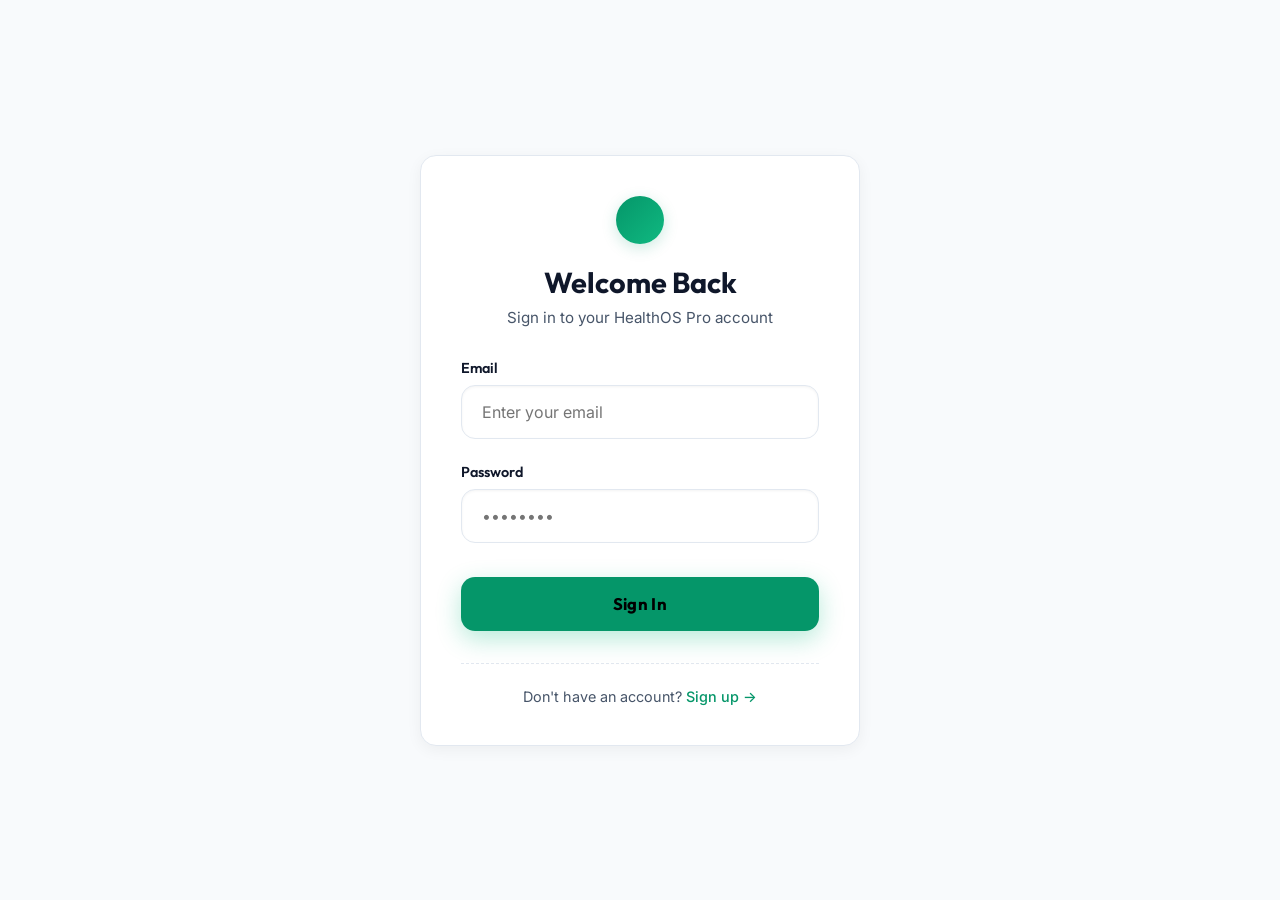
==== frontend/login.html @ f5442e74 "Initial commit" ====
<!DOCTYPE html>
<html lang="en">
<head>
    <meta charset="UTF-8">
    <meta name="viewport" content="width=device-width, initial-scale=1.0">
    <title>HealthOS Pro — Login</title>
    <link rel="stylesheet" href="styles.css">
    <link href="https://fonts.googleapis.com/css2?family=Outfit:wght@300;400;500;600;700&family=Inter:wght@400;500;600&display=swap" rel="stylesheet">
</head>
<body class="login-page">
    <div class="login-wrapper">
        <div class="login-card glass-panel">
            <div class="login-header">
                <div class="logo-dot"></div>
                <h2>Welcome Back</h2>
                <p>Sign in to your HealthOS Pro account</p>
            </div>
            
            <form id="loginForm" class="login-form">
                <div class="form-group">
                    <label for="email">Email</label>
                    <input type="email" id="email" placeholder="Enter your email" required>
                </div>
                
                <div class="form-group">
                    <label for="password">Password</label>
                    <input type="password" id="password" placeholder="••••••••" required>
                </div>
                
                <div id="loginError" class="error-text"></div>
                
                <button type="submit" class="btn btn-primary btn-full">
                    <span>Sign In</span>
                    <div class="loader" id="loginLoader" style="display:none;"></div>
                </button>
            </form>
            
            <div class="login-footer">
                <p>Don't have an account? <a href="signup.html">Sign up →</a></p>
            </div>
        </div>
    </div>
    
    <!-- Background decorative elements -->
    <div class="bg-shape shape-1"></div>
    <div class="bg-shape shape-2"></div>
    <div class="bg-shape shape-3"></div>

    <script src="login.js"></script>
</body>
</html>
---- frontend/styles.css ----
:root {
    --bg: #f8fafc;
    --surface: #ffffff;
    --surface2: #f1f5f9;
    --border: #e2e8f0;
    --accent: #059669;
    --accent2: #2563eb;
    --accent3: #dc2626;
    --amber: #d97706;
    --purple: #7c3aed;
    --text: #0f172a;
    --text-muted: #475569;
    --text-dim: #64748b;
    --radius: 16px;
    --glow: 0 0 15px rgba(5, 150, 105, 0.1);
    --glass-shadow: 0 4px 15px 0 rgba(0, 0, 0, 0.05);
    --glass-border: 1px solid #e2e8f0;
}

* {
    box-sizing: border-box;
    margin: 0;
    padding: 0;
}

body {
    background: var(--bg);
    color: var(--text);
    font-family: 'Inter', sans-serif;
    min-height: 100vh;
    overflow-x: hidden;
    position: relative;
    -webkit-font-smoothing: antialiased;
}

/* Background element removed for light mode */

h1, h2, h3, h4, .step-title {
    font-family: 'Outfit', sans-serif;
}

.app {
    position: relative;
    z-index: 1;
    max-width: 960px;
    margin: 0 auto;
    padding: 60px 20px 80px;
}

/* Glass panel utility */
.glass-panel {
    background: var(--surface);
    backdrop-filter: blur(16px);
    -webkit-backdrop-filter: blur(16px);
    border: var(--glass-border);
    border-radius: var(--radius);
    box-shadow: var(--glass-shadow);
}

.header {
    text-align: center;
    margin-bottom: 60px;
    animation: fadeDown 0.8s ease both;
}

.logo {
    display: inline-flex;
    align-items: center;
    gap: 12px;
    margin-bottom: 24px;
    font-family: 'Outfit', sans-serif;
    font-weight: 700;
    font-size: 16px;
    letter-spacing: 0.2em;
    text-transform: uppercase;
    color: var(--accent);
}

.logo-dot {
    width: 10px;
    height: 10px;
    background: var(--accent);
    border-radius: 50%;
    box-shadow: 0 0 15px var(--accent);
    animation: blink 2s ease-in-out infinite;
}

@keyframes blink {
    0%, 100% { opacity: 1; box-shadow: 0 0 15px var(--accent); }
    50% { opacity: 0.4; box-shadow: 0 0 5px var(--accent); }
}

h1 {
    font-size: clamp(2.5rem, 6vw, 4rem);
    font-weight: 700;
    line-height: 1.1;
    letter-spacing: -0.03em;
    margin-bottom: 16px;
    color: var(--text);
}

h1 span {
    background: linear-gradient(135deg, var(--accent) 0%, #10b981 100%);
    background-clip: text;
    -webkit-background-clip: text;
    -webkit-text-fill-color: transparent;
}

.subtitle {
    font-size: 1.05rem;
    color: var(--text-muted);
    font-weight: 400;
    max-width: 500px;
    margin: 0 auto;
    line-height: 1.6;
}

.model-strip {
    display: flex;
    align-items: center;
    justify-content: center;
    gap: 10px;
    flex-wrap: wrap;
    margin-top: 24px;
}

.mbadge {
    display: inline-flex;
    align-items: center;
    gap: 6px;
    border-radius: 99px;
    padding: 6px 14px;
    font-size: 12px;
    font-family: 'Outfit', sans-serif;
    font-weight: 600;
    letter-spacing: 0.05em;
    backdrop-filter: blur(8px);
}

.mbadge.purple {
    background: rgba(139, 92, 246, 0.1);
    border: 1px solid rgba(139, 92, 246, 0.3);
    color: #c4b5fd;
    box-shadow: 0 0 10px rgba(139, 92, 246, 0.1);
}

.mbadge.green {
    background: rgba(16, 185, 129, 0.1);
    border: 1px solid rgba(16, 185, 129, 0.3);
    color: #6ee7b7;
    box-shadow: 0 0 10px rgba(16, 185, 129, 0.1);
}

.mbadge.blue {
    background: rgba(59, 130, 246, 0.1);
    border: 1px solid rgba(59, 130, 246, 0.3);
    color: #93c5fd;
}

.mbadge.amber {
    background: rgba(245, 158, 11, 0.1);
    border: 1px solid rgba(245, 158, 11, 0.3);
    color: #fcd34d;
}

/* Progress bar */
.progress-wrap {
    display: flex;
    align-items: center;
    gap: 16px;
    margin-bottom: 48px;
    animation: fadeUp 0.6s ease 0.2s both;
}

.progress-bar {
    flex: 1;
    height: 6px;
    background: rgba(255, 255, 255, 0.05);
    border-radius: 99px;
    overflow: hidden;
    box-shadow: inset 0 1px 3px rgba(0,0,0,0.5);
}

.progress-fill {
    height: 100%;
    background: linear-gradient(90deg, var(--accent), #34d399);
    border-radius: 99px;
    transition: width 0.6s cubic-bezier(0.16, 1, 0.3, 1);
    width: 0%;
    box-shadow: 0 0 10px var(--accent);
}

.progress-label {
    font-family: 'Outfit', sans-serif;
    font-size: 13px;
    font-weight: 600;
    color: var(--text-muted);
    letter-spacing: 0.05em;
    white-space: nowrap;
}

.step {
    display: none;
    animation: slideIn 0.5s cubic-bezier(0.16, 1, 0.3, 1) both;
}

.step.active {
    display: block;
}

@keyframes slideIn {
    from { opacity: 0; transform: translateX(40px) scale(0.98); }
    to { opacity: 1; transform: translateX(0) scale(1); }
}

.step-tag {
    display: inline-flex;
    align-items: center;
    gap: 8px;
    background: rgba(16, 185, 129, 0.1);
    border: 1px solid rgba(16, 185, 129, 0.3);
    border-radius: 99px;
    padding: 6px 16px;
    font-size: 12px;
    font-family: 'Outfit', sans-serif;
    font-weight: 600;
    letter-spacing: 0.1em;
    text-transform: uppercase;
    color: #6ee7b7;
    margin-bottom: 24px;
}

.step-title {
    font-size: 2rem;
    font-weight: 600;
    margin-bottom: 12px;
    line-height: 1.2;
    color: var(--text);
}

.step-desc {
    font-size: 1rem;
    color: var(--text-muted);
    margin-bottom: 32px;
    line-height: 1.6;
}

.grid-2, .grid-3 {
    display: grid;
    gap: 16px;
}

.grid-2 { grid-template-columns: repeat(2, 1fr); }
.grid-3 { grid-template-columns: repeat(3, 1fr); }

@media (max-width: 640px) {
    .grid-2 { grid-template-columns: 1fr; }
    .grid-3 { grid-template-columns: repeat(2, 1fr); }
}

@media (max-width: 480px) {
    .grid-3 { grid-template-columns: 1fr; }
}

.field-group {
    display: flex;
    flex-direction: column;
    gap: 10px;
    margin-bottom: 24px;
}

.field-label {
    font-size: 13px;
    font-family: 'Outfit', sans-serif;
    font-weight: 600;
    letter-spacing: 0.05em;
    text-transform: uppercase;
    color: var(--text-muted);
}

.field-row {
    display: grid;
    grid-template-columns: repeat(3, 1fr);
    gap: 16px;
}

@media (max-width: 640px) {
    .field-row { grid-template-columns: 1fr; }
}

.input-wrap { position: relative; }

.input-wrap .unit {
    position: absolute;
    right: 16px;
    top: 50%;
    transform: translateY(-50%);
    font-size: 14px;
    color: var(--text-muted);
    font-weight: 500;
    pointer-events: none;
}

input[type="number"],
input[type="text"],
input[type="email"],
input[type="password"],
select {
    width: 100%;
    background: #ffffff;
    border: 1px solid var(--border);
    border-radius: 14px;
    padding: 16px 20px;
    color: var(--text);
    font-family: 'Inter', sans-serif;
    font-size: 1rem;
    outline: none;
    transition: all 0.3s cubic-bezier(0.16, 1, 0.3, 1);
    box-shadow: inset 0 1px 3px rgba(0,0,0,0.05);
}

input:focus, select:focus {
    border-color: var(--accent);
    background: #f8fafc;
    box-shadow: 0 0 0 4px rgba(5, 150, 105, 0.1), inset 0 1px 3px rgba(0,0,0,0.05);
    transform: translateY(-1px);
}

.choice-card {
    background: var(--surface);
    border: 1px solid var(--border);
    border-radius: var(--radius);
    padding: 20px;
    cursor: pointer;
    transition: all 0.3s cubic-bezier(0.16, 1, 0.3, 1);
    position: relative;
    overflow: hidden;
    box-shadow: 0 2px 8px rgba(0,0,0,0.03);
}

.choice-card:hover {
    border-color: #cbd5e1;
    transform: translateY(-3px);
    box-shadow: 0 10px 20px rgba(0,0,0,0.06);
}

.choice-card.selected {
    border-color: var(--accent);
    background: rgba(16, 185, 129, 0.08);
    box-shadow: 0 0 0 1px var(--accent), var(--glow), 0 10px 20px rgba(0,0,0,0.2);
    transform: translateY(-3px);
}

.check-badge {
    position: absolute;
    top: 14px;
    right: 14px;
    width: 24px;
    height: 24px;
    background: var(--accent);
    border-radius: 50%;
    display: flex;
    align-items: center;
    justify-content: center;
    opacity: 0;
    transition: opacity 0.3s, transform 0.3s;
    color: #000;
    font-size: 14px;
    font-weight: 700;
    transform: scale(0.5);
}

.choice-card.selected .check-badge {
    opacity: 1;
    transform: scale(1);
}

.choice-name {
    font-family: 'Outfit', sans-serif;
    font-weight: 600;
    font-size: 1.05rem;
    color: var(--text);
    margin-bottom: 6px;
}

.choice-desc {
    font-size: 0.85rem;
    color: var(--text-muted);
    line-height: 1.5;
}

.tag-grid {
    display: flex;
    flex-wrap: wrap;
    gap: 12px;
}

.tag-chip {
    padding: 10px 18px;
    background: var(--surface);
    border: 1px solid var(--border);
    border-radius: 99px;
    font-size: 0.9rem;
    font-weight: 500;
    cursor: pointer;
    transition: all 0.3s;
    box-shadow: 0 1px 3px rgba(0,0,0,0.05);
}

.tag-chip:hover {
    border-color: rgba(16, 185, 129, 0.4);
    background: rgba(16, 185, 129, 0.05);
    transform: translateY(-2px);
}

.tag-chip.selected {
    background: rgba(16, 185, 129, 0.15);
    border-color: var(--accent);
    color: #6ee7b7;
    box-shadow: 0 4px 12px rgba(16, 185, 129, 0.2);
}

.tag-chip.danger.selected {
    background: rgba(239, 68, 68, 0.15);
    border-color: var(--accent3);
    color: #fca5a5;
    box-shadow: 0 4px 12px rgba(239, 68, 68, 0.2);
}

.btn {
    font-family: 'Outfit', sans-serif;
    font-weight: 600;
    font-size: 1rem;
    letter-spacing: 0.02em;
    border: none;
    border-radius: 14px;
    padding: 16px 32px;
    cursor: pointer;
    transition: all 0.3s cubic-bezier(0.16, 1, 0.3, 1);
    display: inline-flex;
    align-items: center;
    justify-content: center;
    gap: 10px;
    text-decoration: none;
}

.btn-ghost {
    background: transparent;
    color: var(--text-muted);
    border: 1px solid var(--border);
}

.btn-ghost:hover {
    border-color: rgba(255, 255, 255, 0.3);
    color: #fff;
    background: rgba(255, 255, 255, 0.05);
}

.btn-primary {
    background: linear-gradient(135deg, var(--accent) 0%, #059669 100%);
    color: #000;
    box-shadow: 0 8px 25px rgba(16, 185, 129, 0.3);
    font-weight: 700;
}

.btn-primary:hover {
    transform: translateY(-2px);
    box-shadow: 0 12px 30px rgba(16, 185, 129, 0.4);
    background: linear-gradient(135deg, #34d399 0%, var(--accent) 100%);
}

.btn-primary:active {
    transform: translateY(1px);
}

.btn-full {
    width: 100%;
}

.btn-secondary {
    background: var(--surface);
    color: var(--text);
    border: 1px solid var(--border);
    padding: 8px 16px;
    font-size: 0.85rem;
    border-radius: 10px;
    cursor: pointer;
    box-shadow: 0 1px 3px rgba(0,0,0,0.05);
}

.btn-secondary:hover {
    background: rgba(255, 255, 255, 0.15);
}

.nav-row {
    display: flex;
    align-items: center;
    justify-content: space-between;
    margin-top: 48px;
    gap: 16px;
    padding-top: 24px;
    border-top: 1px solid var(--border);
}

.result-card {
    background: var(--surface);
    border: var(--glass-border);
    border-radius: 20px;
    padding: 28px;
    margin-bottom: 20px;
    animation: fadeUp 0.6s ease both;
    backdrop-filter: blur(16px);
    box-shadow: var(--glass-shadow);
}

.result-label {
    font-size: 12px;
    font-family: 'Outfit', sans-serif;
    font-weight: 700;
    letter-spacing: 0.1em;
    text-transform: uppercase;
    color: var(--text-muted);
    margin-bottom: 20px;
    display: flex;
    align-items: center;
    gap: 12px;
}

.result-label::after {
    content: '';
    flex: 1;
    height: 1px;
    background: linear-gradient(90deg, var(--border), transparent);
}

.result-row {
    display: flex;
    justify-content: space-between;
    padding: 12px 0;
    border-bottom: 1px dashed rgba(255, 255, 255, 0.1);
    font-size: 1rem;
}

.result-row:last-child {
    border-bottom: none;
}

.nutrient-grid {
    display: grid;
    grid-template-columns: repeat(auto-fit, minmax(200px, 1fr));
    gap: 16px;
}

.nutrient-item {
    background: var(--surface2);
    border: 1px solid var(--border);
    border-radius: 16px;
    padding: 16px;
    transition: transform 0.3s;
}

.nutrient-item:hover {
    transform: translateY(-2px);
    background: var(--surface);
    box-shadow: 0 4px 12px rgba(0,0,0,0.05);
}

.nutrient-bar-bg {
    height: 6px;
    background: rgba(255, 255, 255, 0.1);
    border-radius: 99px;
    overflow: hidden;
    margin-top: 10px;
}

.nutrient-bar {
    height: 100%;
    border-radius: 99px;
    transition: width 1s cubic-bezier(0.16, 1, 0.3, 1);
    width: 0;
    background: linear-gradient(90deg, var(--accent2), #60a5fa);
    box-shadow: 0 0 10px rgba(59, 130, 246, 0.5);
}

.condition-banner {
    border-radius: 16px;
    padding: 20px 24px;
    margin-bottom: 20px;
    background: linear-gradient(135deg, rgba(16, 185, 129, 0.1) 0%, rgba(16, 185, 129, 0.02) 100%);
    border: 1px solid rgba(16, 185, 129, 0.2);
    backdrop-filter: blur(10px);
    box-shadow: 0 8px 20px rgba(0,0,0,0.15);
}

.tab-bar {
    display: flex;
    gap: 8px;
    background: rgba(0, 0, 0, 0.3);
    border-radius: 14px;
    padding: 6px;
    margin-bottom: 24px;
    border: 1px solid var(--border);
}

.tab-btn {
    flex: 1;
    padding: 12px;
    background: transparent;
    color: var(--text-muted);
    font-family: 'Outfit', sans-serif;
    font-weight: 600;
    border-radius: 10px;
    cursor: pointer;
    transition: all 0.3s;
    border: none;
}

.tab-btn:hover:not(.active) {
    background: rgba(255, 255, 255, 0.05);
    color: #fff;
}

.tab-btn.active {
    background: rgba(255, 255, 255, 0.1);
    color: #fff;
    box-shadow: 0 4px 12px rgba(0,0,0,0.1);
    border: 1px solid rgba(255, 255, 255, 0.05);
}

.tab-panel { display: none; }
.tab-panel.active { display: block; animation: fadeUp 0.4s ease; }

.day-card {
    background: rgba(0, 0, 0, 0.2);
    border: 1px solid rgba(255, 255, 255, 0.05);
    border-radius: 16px;
    padding: 20px;
    margin-bottom: 16px;
}

.meal-row {
    display: flex;
    gap: 16px;
    padding: 12px 0;
    border-bottom: 1px solid rgba(255, 255, 255, 0.05);
}

.meal-row:last-child {
    border-bottom: none;
}

.meal-time {
    font-size: 0.85rem;
    color: var(--text-muted);
    min-width: 80px;
    font-weight: 500;
}

.engine-strip {
    background: var(--surface2);
    border: 1px solid var(--border);
    border-radius: 12px;
    padding: 12px 16px;
    margin-bottom: 20px;
    font-size: 0.85rem;
    color: var(--text-muted);
}

.ai-section {
    background: var(--surface2);
    border: 1px solid var(--border);
    border-radius: 20px;
    padding: 32px;
    animation: fadeUp 0.6s ease 0.4s both;
    box-shadow: 0 4px 15px rgba(0,0,0,0.05);
}

.ai-text {
    font-size: 1rem;
    line-height: 1.8;
    color: var(--text-muted);
}

.ai-text strong {
    color: var(--text);
    font-weight: 600;
}

.api-settings {
    background: var(--surface);
    border: var(--glass-border);
    backdrop-filter: blur(12px);
    border-radius: 16px;
    padding: 16px 24px;
    margin-bottom: 32px;
    display: flex;
    gap: 16px;
    align-items: center;
    flex-wrap: wrap;
    box-shadow: 0 8px 24px rgba(0,0,0,0.15);
}

.api-label {
    font-size: 0.85rem;
    font-family: 'Outfit', sans-serif;
    color: var(--text-dim);
    font-weight: 500;
}

.api-select, .api-input {
    background: rgba(0, 0, 0, 0.4);
    border: 1px solid rgba(255, 255, 255, 0.1);
    border-radius: 10px;
    padding: 10px 16px;
    color: #fff;
    font-size: 0.9rem;
}

.api-input {
    flex: 2;
    min-width: 250px;
}

.api-badge, .ai-badge-small {
    font-size: 0.8rem;
    color: #6ee7b7;
    background: rgba(16, 185, 129, 0.15);
    padding: 6px 12px;
    border-radius: 99px;
    font-weight: 600;
    border: 1px solid rgba(16, 185, 129, 0.3);
}

.ai-badge-small {
    font-size: 11px;
    margin-left: 12px;
}

.loading-spinner {
    display: flex;
    align-items: center;
    gap: 16px;
    color: var(--text-muted);
}

.dot-spin {
    width: 24px;
    height: 24px;
    border: 3px solid rgba(255, 255, 255, 0.1);
    border-top-color: var(--accent);
    border-radius: 50%;
    animation: spin 0.8s cubic-bezier(0.5, 0, 0.5, 1) infinite;
}

@keyframes spin {
    to { transform: rotate(360deg); }
}

.error-container { margin-top: 16px; }

.error-msg {
    background: rgba(239, 68, 68, 0.15);
    border: 1px solid rgba(239, 68, 68, 0.3);
    border-radius: 12px;
    padding: 14px 20px;
    font-size: 0.9rem;
    color: #fca5a5;
    display: flex;
    align-items: center;
    gap: 10px;
    animation: fadeUp 0.3s ease;
}

.error-text {
    display: none;
    color: #fca5a5;
    background: rgba(239, 68, 68, 0.15);
    border: 1px solid rgba(239, 68, 68, 0.3);
    padding: 10px;
    border-radius: 8px;
    font-size: 0.85rem;
    margin-top: 5px;
}

/* =========================================
   LOGIN PAGE SPECIFIC STYLES
   ========================================= */

body.login-page {
    display: flex;
    align-items: center;
    justify-content: center;
    padding: 20px;
}

.login-wrapper {
    width: 100%;
    max-width: 440px;
    z-index: 10;
    position: relative;
    animation: fadeUp 0.6s cubic-bezier(0.16, 1, 0.3, 1) both;
}

.login-card {
    padding: 40px;
}

.login-header {
    text-align: center;
    margin-bottom: 32px;
}

.login-header .logo-dot {
    width: 48px;
    height: 48px;
    margin: 0 auto 20px;
    background: linear-gradient(135deg, var(--accent) 0%, #10b981 100%);
    box-shadow: 0 4px 15px rgba(5, 150, 105, 0.2);
}

.login-header h2 {
    font-size: 1.8rem;
    font-weight: 700;
    color: var(--text);
    margin-bottom: 8px;
}

.login-header p {
    color: var(--text-muted);
    font-size: 0.95rem;
}

.login-form .form-group {
    margin-bottom: 24px;
}

.login-form label {
    display: block;
    margin-bottom: 8px;
    font-size: 0.9rem;
    font-family: 'Outfit', sans-serif;
    color: var(--text);
    font-weight: 600;
}

.login-form .btn {
    margin-top: 10px;
    height: 54px;
    font-size: 1.05rem;
}

.login-footer {
    margin-top: 32px;
    text-align: center;
    border-top: 1px dashed var(--border);
    padding-top: 24px;
}

.login-footer p {
    color: var(--text-muted);
    font-size: 0.9rem;
}

.login-footer a {
    color: var(--accent);
    text-decoration: none;
    font-weight: 500;
    transition: color 0.2s;
}

.login-footer a:hover {
    color: #6ee7b7;
    text-decoration: underline;
}

.api-note {
    margin-top: 16px;
    font-size: 0.8rem;
    color: var(--text-dim);
    background: rgba(255, 255, 255, 0.05);
    padding: 8px;
    border-radius: 8px;
}

/* Loader */
.loader {
    width: 20px;
    height: 20px;
    border: 2px solid rgba(0, 0, 0, 0.2);
    border-top-color: #000;
    border-radius: 50%;
    animation: spin 0.8s linear infinite;
}

/* Background Shapes */
.bg-shape {
    display: none;
}
/* Animations */
@keyframes fadeDown {
    from { opacity: 0; transform: translateY(-20px); }
    to { opacity: 1; transform: translateY(0); }
}

@keyframes fadeUp {
    from { opacity: 0; transform: translateY(20px); }
    to { opacity: 1; transform: translateY(0); }
}

.divider {
    height: 1px;
    background: linear-gradient(90deg, transparent, rgba(255,255,255,0.1), transparent);
    margin: 32px 0;
}

table.week-table {
    width: 100%;
    border-collapse: collapse;
}

.week-table th {
    font-family: 'Outfit', sans-serif;
    font-weight: 600;
    font-size: 0.8rem;
    color: var(--text-muted);
    padding: 12px;
    text-align: left;
    border-bottom: 2px solid rgba(255, 255, 255, 0.05);
}

.week-table td {
    padding: 16px 12px;
    border-bottom: 1px solid rgba(255, 255, 255, 0.05);
    color: #e2e8f0;
}

.week-table tr:hover td {
    background: rgba(255, 255, 255, 0.02);
}

.week-row-even td {
    background: rgba(255, 255, 255, 0.01);
}

/* =========================================
   GENDER CARD SELECTOR
   ========================================= */

.gender-grid {
    display: flex;
    gap: 16px;
    margin-top: 8px;
}

@media (max-width: 480px) {
    .gender-grid { flex-direction: column; }
}

.gender-card {
    flex: 1;
    position: relative;
    background: rgba(0, 0, 0, 0.3);
    border-radius: 20px;
    padding: 28px 16px 20px;
    cursor: pointer;
    text-align: center;
    border: 2px solid transparent;
    transition: all 0.35s cubic-bezier(0.16, 1, 0.3, 1);
    backdrop-filter: blur(10px);
    overflow: hidden;
}

.gender-card::before {
    content: '';
    position: absolute;
    inset: 0;
    border-radius: 18px;
    opacity: 0;
    transition: opacity 0.3s;
}

.gender-card:hover {
    transform: translateY(-4px);
    box-shadow: 0 12px 30px rgba(0,0,0,0.3);
}

.gender-icon {
    font-size: 2.5rem;
    margin-bottom: 10px;
    line-height: 1;
    transition: transform 0.3s;
}

.gender-card:hover .gender-icon {
    transform: scale(1.15);
}

.gender-name {
    font-family: 'Outfit', sans-serif;
    font-size: 1.05rem;
    font-weight: 700;
    color: #fff;
}

.gender-check-badge {
    position: absolute;
    top: 12px;
    right: 12px;
    width: 24px;
    height: 24px;
    border-radius: 50%;
    display: flex;
    align-items: center;
    justify-content: center;
    font-size: 14px;
    font-weight: 700;
    color: #000;
    opacity: 0;
    transform: scale(0.5);
    transition: opacity 0.3s, transform 0.3s;
}

.gender-card.selected .gender-check-badge {
    opacity: 1;
    transform: scale(1);
}

/* Male */
.male-card { border-color: rgba(59, 130, 246, 0.2); }
.male-card::before { background: linear-gradient(135deg, rgba(59,130,246,0.1), rgba(59,130,246,0.03)); }
.male-card:hover { border-color: rgba(59, 130, 246, 0.5); }
.male-card.selected {
    border-color: #3b82f6;
    background: rgba(59, 130, 246, 0.12);
    box-shadow: 0 0 0 2px rgba(59,130,246,0.3), 0 12px 30px rgba(0,0,0,0.3);
}
.male-card .gender-check-badge { background: #3b82f6; }
.male-card.selected .gender-icon { color: #93c5fd; }

/* Female */
.female-card { border-color: rgba(236, 72, 153, 0.2); }
.female-card::before { background: linear-gradient(135deg, rgba(236,72,153,0.1), rgba(236,72,153,0.03)); }
.female-card:hover { border-color: rgba(236, 72, 153, 0.5); }
.female-card.selected {
    border-color: #ec4899;
    background: rgba(236, 72, 153, 0.12);
    box-shadow: 0 0 0 2px rgba(236,72,153,0.3), 0 12px 30px rgba(0,0,0,0.3);
}
.female-card .gender-check-badge { background: #ec4899; }
.female-card.selected .gender-icon { color: #f9a8d4; }

/* Other */
.other-card { border-color: rgba(139, 92, 246, 0.2); }
.other-card::before { background: linear-gradient(135deg, rgba(139,92,246,0.1), rgba(139,92,246,0.03)); }
.other-card:hover { border-color: rgba(139, 92, 246, 0.5); }
.other-card.selected {
    border-color: #8b5cf6;
    background: rgba(139, 92, 246, 0.12);
    box-shadow: 0 0 0 2px rgba(139,92,246,0.3), 0 12px 30px rgba(0,0,0,0.3);
}
.other-card .gender-check-badge { background: #8b5cf6; }
.other-card.selected .gender-icon { color: #c4b5fd; }

/* =========================================
   CHARTS
   ========================================= */

.charts-row {
    display: grid;
    grid-template-columns: 240px 1fr;
    gap: 20px;
    margin-bottom: 20px;
}

@media (max-width: 700px) {
    .charts-row {
        grid-template-columns: 1fr;
    }
}

.chart-card {
    display: flex;
    flex-direction: column;
}

.macro-legend {
    display: flex;
    flex-direction: column;
    gap: 14px;
}

.legend-item {
    display: flex;
    align-items: center;
    gap: 10px;
    font-size: 0.95rem;
    color: var(--text-muted);
    font-weight: 500;
}

.legend-dot {
    width: 14px;
    height: 14px;
    border-radius: 50%;
    display: inline-block;
    flex-shrink: 0;
    box-shadow: 0 0 8px currentColor;
}

/* =========================================
   CONDITION BANNER VARIANTS
   ========================================= */

.condition-banner {
    font-size: 0.95rem;
    line-height: 1.6;
}

.cb-red { background: rgba(239, 68, 68, 0.08); border-color: rgba(239, 68, 68, 0.25); }
.cb-orange { background: rgba(249, 115, 22, 0.08); border-color: rgba(249, 115, 22, 0.25); }
.cb-yellow { background: rgba(245, 158, 11, 0.08); border-color: rgba(245, 158, 11, 0.25); }
.cb-blue { background: rgba(59, 130, 246, 0.08); border-color: rgba(59, 130, 246, 0.25); }
.cb-green { background: rgba(16, 185, 129, 0.08); border-color: rgba(16, 185, 129, 0.25); }
.cb-purple { background: rgba(139, 92, 246, 0.08); border-color: rgba(139, 92, 246, 0.25); }

/* =========================================
   MEAL TIME BADGES
   ========================================= */

.meal-row {
    display: flex;
    gap: 16px;
    padding: 14px 0;
    border-bottom: 1px dashed rgba(255, 255, 255, 0.07);
    align-items: center;
}

.meal-time-badge {
    flex-shrink: 0;
    font-size: 0.8rem;
    font-family: 'Outfit', sans-serif;
    font-weight: 600;
    padding: 5px 12px;
    border-radius: 99px;
    min-width: 110px;
    text-align: center;
}

.breakfast-badge { background: rgba(245, 158, 11, 0.15); color: #fcd34d; border: 1px solid rgba(245,158,11,0.3); }
.lunch-badge { background: rgba(59, 130, 246, 0.15); color: #93c5fd; border: 1px solid rgba(59,130,246,0.3); }
.snack-badge { background: rgba(139, 92, 246, 0.15); color: #c4b5fd; border: 1px solid rgba(139,92,246,0.3); }
.dinner-badge { background: rgba(16, 185, 129, 0.15); color: #6ee7b7; border: 1px solid rgba(16,185,129,0.3); }

.meal-info { flex: 1; }
.meal-name { font-size: 0.95rem; font-weight: 500; color: #fff; }
.meal-cal { font-size: 0.8rem; color: var(--text-muted); margin-top: 3px; }

.day-header-label {
    font-family: 'Outfit', sans-serif;
    font-weight: 700;
    font-size: 1rem;
    color: var(--text-muted);
    margin-bottom: 16px;
    padding-bottom: 12px;
    border-bottom: 1px dashed rgba(255, 255, 255, 0.08);
}

.choice-icon {
    font-size: 1.6rem;
    margin-bottom: 8px;
}
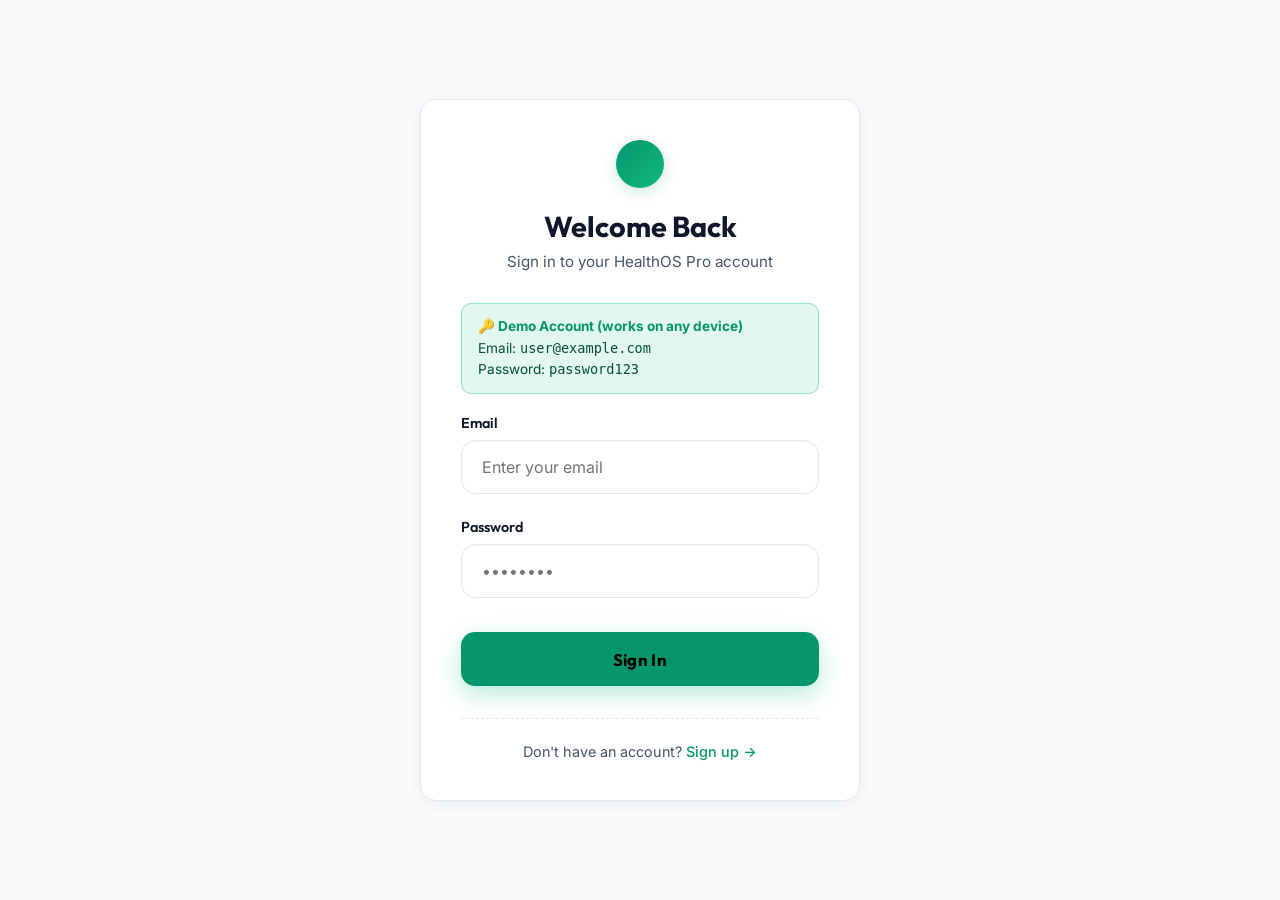
==== commit 74e08fa3: "Fix integration: add demo credentials to login page, update README with setup guide" ====
--- a/frontend/login.html
+++ b/frontend/login.html
@@ -16,6 +16,22 @@
                 <p>Sign in to your HealthOS Pro account</p>
             </div>
             
+            <!-- Demo credentials notice -->
+            <div style="
+                background: rgba(16,185,129,0.12);
+                border: 1px solid rgba(16,185,129,0.35);
+                border-radius: 10px;
+                padding: 12px 16px;
+                margin-bottom: 20px;
+                font-size: 0.85rem;
+                color: #064e3b;
+                line-height: 1.6;
+            ">
+                <strong style="color:#059669;">🔑 Demo Account (works on any device)</strong><br>
+                Email: <code>user@example.com</code><br>
+                Password: <code>password123</code>
+            </div>
+
             <form id="loginForm" class="login-form">
                 <div class="form-group">
                     <label for="email">Email</label>
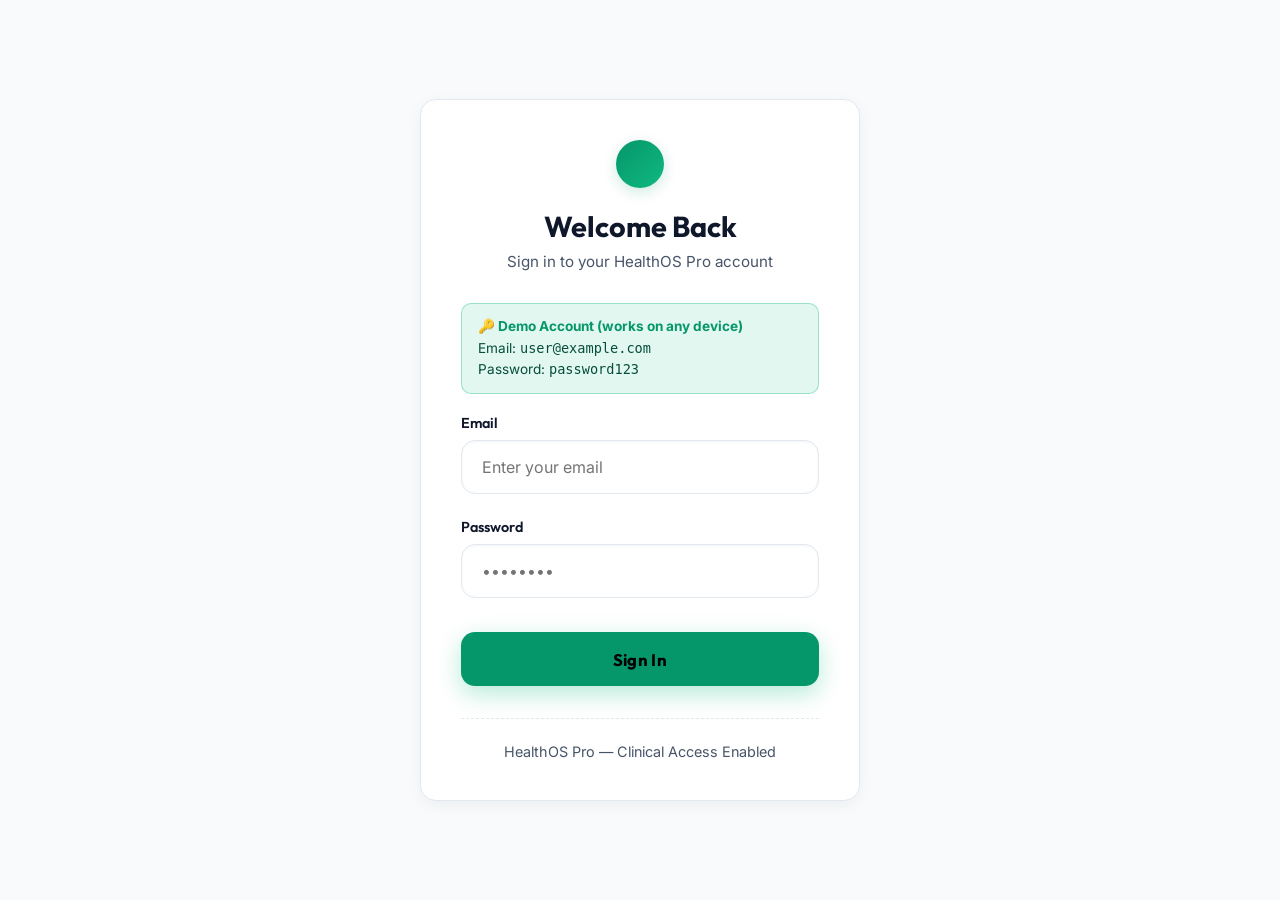
==== commit 04da51cf: "Refine nutrition UI visibility, expand chronic conditions, and remove signup requirement" ====
--- a/frontend/login.html
+++ b/frontend/login.html
@@ -52,7 +52,7 @@
             </form>
             
             <div class="login-footer">
-                <p>Don't have an account? <a href="signup.html">Sign up →</a></p>
+                <p>HealthOS Pro — Clinical Access Enabled</p>
             </div>
         </div>
     </div>
--- a/frontend/styles.css
+++ b/frontend/styles.css
@@ -1169,3 +1169,174 @@
     font-size: 1.6rem;
     margin-bottom: 8px;
 }
+
+/* =========================================
+   WEEKLY PLAN TABLE
+   ========================================= */
+.week-table {
+    width: 100%;
+    border-collapse: collapse;
+    font-size: 0.88rem;
+}
+
+.week-table thead tr {
+    background: linear-gradient(135deg, var(--accent), #10b981);
+}
+
+.week-table thead th {
+    padding: 12px 14px;
+    color: #fff;
+    font-family: 'Outfit', sans-serif;
+    font-weight: 700;
+    text-align: left;
+    font-size: 0.82rem;
+    letter-spacing: 0.04em;
+    white-space: nowrap;
+}
+
+.week-table tbody tr {
+    border-bottom: 1px solid var(--border);
+    transition: background 0.2s;
+}
+
+.week-table tbody tr:hover {
+    background: rgba(5, 150, 105, 0.06) !important;
+}
+
+.week-table tbody .week-row-even {
+    background: rgba(241, 245, 249, 0.7);
+}
+
+.week-table td {
+    padding: 11px 14px;
+    vertical-align: middle;
+    line-height: 1.4;
+    color: #1e293b;
+}
+
+/* =========================================
+   INTERACTIVE ELEMENTS
+   ========================================= */
+
+/* Swap buttons */
+.swap-btn {
+    background: rgba(255, 255, 255, 0.1);
+    border: 1px solid rgba(255, 255, 255, 0.2);
+    border-radius: 6px;
+    padding: 2px 6px;
+    cursor: pointer;
+    font-size: 0.8rem;
+    transition: all 0.2s;
+    display: flex;
+    align-items: center;
+    justify-content: center;
+}
+.swap-btn:hover { background: rgba(255, 255, 255, 0.2); }
+
+.swap-btn-mini {
+    background: transparent;
+    border: none;
+    cursor: pointer;
+    font-size: 0.75rem;
+    opacity: 0.6;
+    padding: 2px;
+}
+.swap-btn-mini:hover { opacity: 1; }
+
+/* Meal layout updates */
+.meal-name-row { display: flex; align-items: center; justify-content: space-between; gap: 8px; width: 100%; }
+/* Meal layout updates */
+.meal-name-row { display: flex; align-items: center; justify-content: space-between; gap: 8px; width: 100%; }
+
+/* Week Table cell update */
+.week-meal-cell { display: flex; align-items: center; justify-content: space-between; gap: 8px; width: 100%; min-width: 120px; }
+
+/* =========================================
+   PRINT / SAVE AS PDF STYLES
+   ========================================= */
+@media print {
+    /* Hide all UI chrome */
+    .header,
+    .progress-wrap,
+    .api-settings,
+    .nav-row,
+    .tab-bar,
+    .step-tag,
+    .engine-strip,
+    .logout-btn,
+    .swap-btn,
+    .swap-btn-mini {
+        display: none !important;
+    }
+
+    /* Remove page padding */
+    .app {
+        padding: 0 !important;
+        max-width: 100% !important;
+    }
+
+    /* Force white background */
+    body, .app {
+        background: #fff !important;
+        color: #111 !important;
+    }
+
+    /* Show all tab panels so full meal plan prints */
+    .tab-panel {
+        display: block !important;
+        margin-bottom: 40px;
+        page-break-after: auto;
+    }
+    
+    #tab-daily::before { content: "Daily Recommended Meal Plan"; display: block; font-family: 'Outfit'; font-weight: 700; font-size: 1.4rem; margin-bottom: 20px; color: var(--accent); }
+    #tab-weekly::before { content: "Weekly Meal Overview"; display: block; font-family: 'Outfit'; font-weight: 700; font-size: 1.4rem; margin-top: 40px; margin-bottom: 20px; color: var(--accent); page-break-before: always; }
+
+    /* Branded Header/Footer */
+    .app::before {
+        content: "HealthOS Pro — Personalized Clinical Nutrition Architecture";
+        display: block;
+        text-align: center;
+        font-family: 'Outfit';
+        font-weight: 700;
+        font-size: 1rem;
+        padding-bottom: 10px;
+        margin-bottom: 30px;
+        border-bottom: 2px solid var(--accent);
+        color: var(--accent);
+    }
+    .app::after {
+        content: "Clinical Support Document — generated on " attr(data-date) " — visit healthos.pro for updates";
+        display: block;
+        text-align: center;
+        font-size: 0.75rem;
+        color: #666;
+        margin-top: 40px;
+        padding-top: 20px;
+        border-top: 1px solid #ddd;
+    }
+
+    /* Prevent cards from breaking across pages */
+    .day-card {
+        break-inside: avoid;
+        page-break-inside: avoid;
+        box-shadow: none !important;
+        border: 1px solid #eee !important;
+        background: #fafafa !important;
+        color: #222 !important;
+    }
+
+    /* Make text readable on white */
+    .result-row,
+    .ai-text,
+    .meal-name,
+    .meal-time,
+    .choice-name,
+    .week-table td {
+        color: #222 !important;
+    }
+
+    /* Nutrient bar backgrounds visible on white */
+    .nutrient-bar-bg {
+        background: #eee !important;
+    }
+}
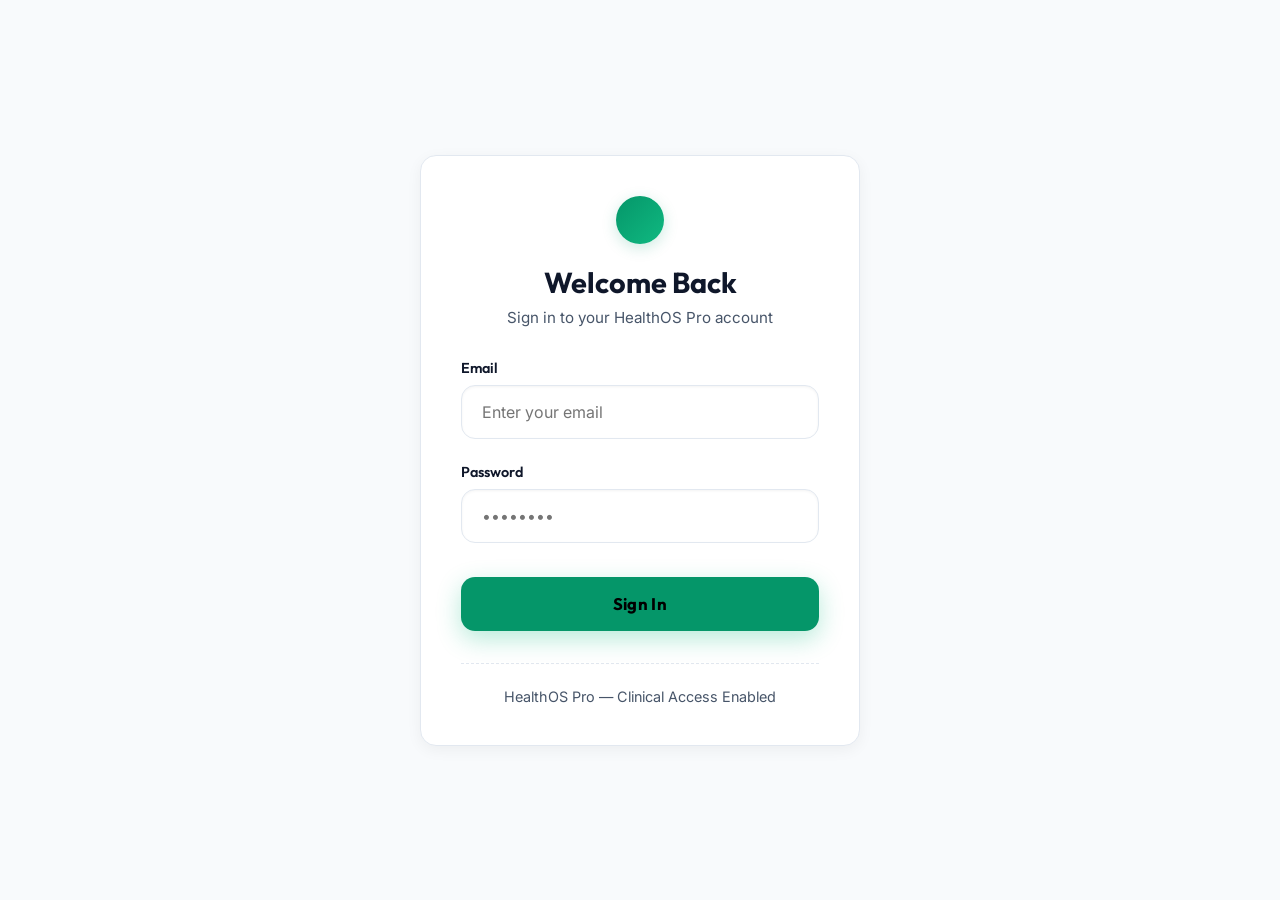
==== commit c4a62a7d: "Highlight daily meals, use black badges, and remove final login demo details" ====
--- a/frontend/login.html
+++ b/frontend/login.html
@@ -14,22 +14,6 @@
                 <div class="logo-dot"></div>
                 <h2>Welcome Back</h2>
                 <p>Sign in to your HealthOS Pro account</p>
-            </div>
-            
-            <!-- Demo credentials notice -->
-            <div style="
-                background: rgba(16,185,129,0.12);
-                border: 1px solid rgba(16,185,129,0.35);
-                border-radius: 10px;
-                padding: 12px 16px;
-                margin-bottom: 20px;
-                font-size: 0.85rem;
-                color: #064e3b;
-                line-height: 1.6;
-            ">
-                <strong style="color:#059669;">🔑 Demo Account (works on any device)</strong><br>
-                Email: <code>user@example.com</code><br>
-                Password: <code>password123</code>
             </div>
 
             <form id="loginForm" class="login-form">
--- a/frontend/styles.css
+++ b/frontend/styles.css
@@ -1146,10 +1146,10 @@
     text-align: center;
 }
 
-.breakfast-badge { background: rgba(245, 158, 11, 0.15); color: #fcd34d; border: 1px solid rgba(245,158,11,0.3); }
-.lunch-badge { background: rgba(59, 130, 246, 0.15); color: #93c5fd; border: 1px solid rgba(59,130,246,0.3); }
-.snack-badge { background: rgba(139, 92, 246, 0.15); color: #c4b5fd; border: 1px solid rgba(139,92,246,0.3); }
-.dinner-badge { background: rgba(16, 185, 129, 0.15); color: #6ee7b7; border: 1px solid rgba(16,185,129,0.3); }
+.breakfast-badge { background: #0f172a; color: #ffffff; }
+.lunch-badge { background: #0f172a; color: #ffffff; }
+.snack-badge { background: #0f172a; color: #ffffff; }
+.dinner-badge { background: #0f172a; color: #ffffff; }
 
 .meal-info { flex: 1; }
 .meal-name { font-size: 0.95rem; font-weight: 500; color: #fff; }
@@ -1340,3 +1340,111 @@
         background: #eee !important;
     }
 }
+
+/* =========================================
+   TODAY'S RECOMMENDED MEALS HIGHLIGHTING
+   ========================================= */
+
+.day-card {
+    background: #ffffff;
+    border: 2px solid #bbf7d0;
+    border-radius: 20px;
+    padding: 30px;
+    margin-bottom: 24px;
+    box-shadow: 0 10px 25px rgba(5, 150, 105, 0.08);
+    position: relative;
+    overflow: hidden;
+}
+
+.day-card::before {
+    content: '';
+    position: absolute;
+    top: 0;
+    left: 0;
+    width: 100%;
+    height: 4px;
+    background: linear-gradient(90deg, #059669, #34d399);
+}
+
+.day-header-label {
+    font-family: 'Outfit';
+    font-weight: 700;
+    font-size: 1.2rem;
+    color: #064e3b;
+    margin-bottom: 24px;
+    display: flex;
+    align-items: center;
+    gap: 10px;
+}
+
+.day-header-label::after {
+    content: '🏆';
+    font-size: 1.2rem;
+}
+
+.meal-row {
+    display: flex;
+    align-items: center;
+    gap: 20px;
+    padding: 20px 0;
+    border-bottom: 1px dashed #e2e8f0;
+}
+
+.meal-row:last-child {
+    border-bottom: none;
+}
+
+.meal-time-badge {
+    padding: 8px 16px;
+    border-radius: 12px;
+    font-size: 0.85rem;
+    font-weight: 700;
+    min-width: 110px;
+    text-align: center;
+    box-shadow: 0 4px 10px rgba(0,0,0,0.03);
+}
+
+.breakfast-badge { background: #0f172a !important; color: #ffffff !important; }
+.lunch-badge { background: #0f172a !important; color: #ffffff !important; }
+.snack-badge { background: #0f172a !important; color: #ffffff !important; }
+.dinner-badge { background: #0f172a !important; color: #ffffff !important; }
+
+.meal-info {
+    flex: 1;
+}
+
+.meal-name-row {
+    display: flex;
+    justify-content: space-between;
+    align-items: flex-start;
+    gap: 12px;
+}
+
+.meal-name {
+    font-weight: 700;
+    color: #1e293b;
+    font-size: 1.1rem;
+    line-height: 1.4;
+}
+
+.meal-cal {
+    font-size: 0.9rem;
+    font-weight: 600;
+    color: #64748b;
+    margin-top: 4px;
+}
+
+.swap-btn {
+    background: #f1f5f9;
+    border: none;
+    padding: 6px;
+    border-radius: 8px;
+    cursor: pointer;
+    transition: all 0.2s;
+    font-size: 0.9rem;
+}
+
+.swap-btn:hover {
+    background: #e2e8f0;
+    transform: rotate(15deg);
+}
